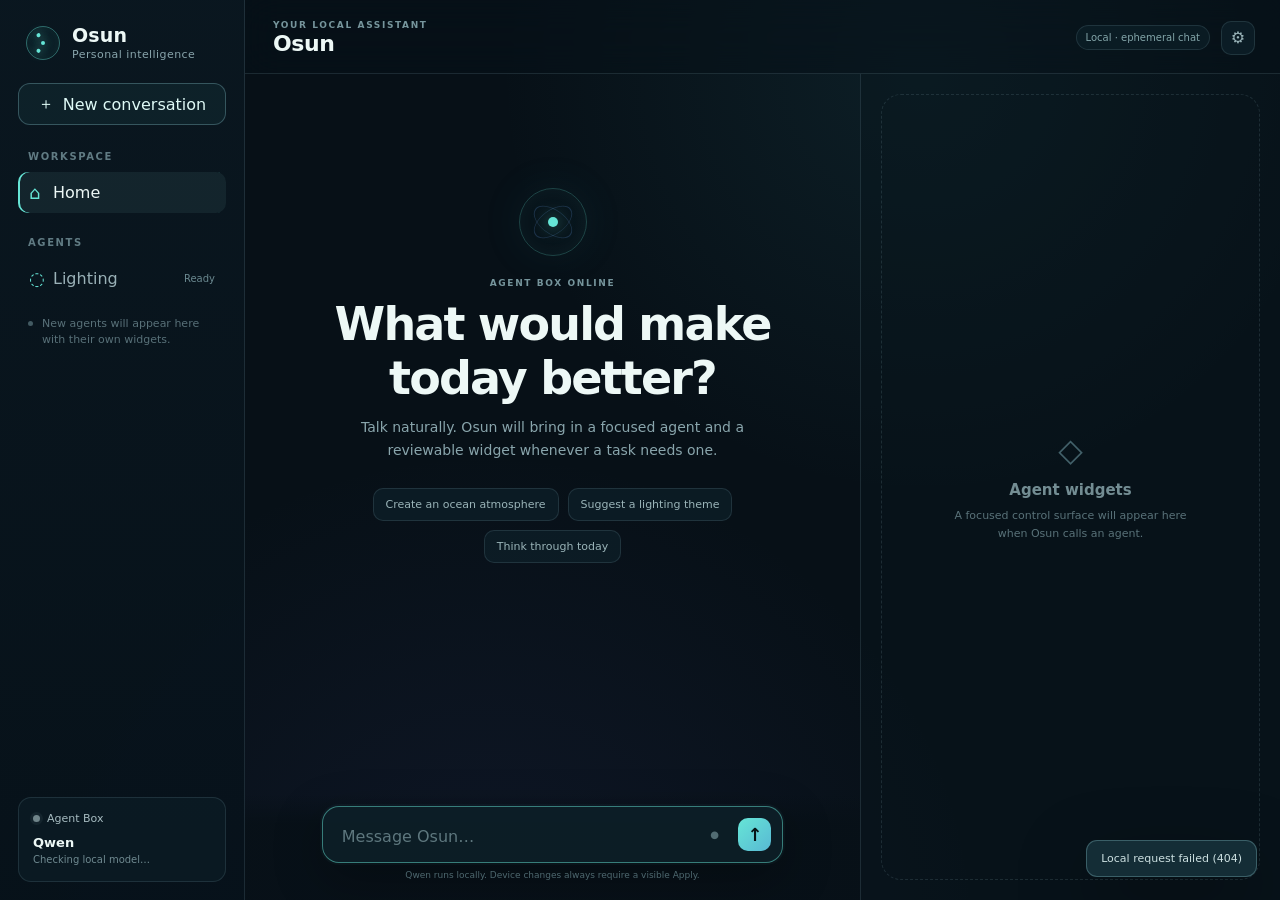
==== src/osun/web/index.html @ 2b75f09d "feat(shell): promote lighting into local Qwen Osun UI" ====
<!doctype html>
<html lang="en">
<head>
  <meta charset="utf-8">
  <meta name="viewport" content="width=device-width, initial-scale=1">
  <title>Osun</title>
  <link rel="stylesheet" href="styles.css">
</head>
<body>
  <div class="app-shell">
    <aside class="sidebar" aria-label="Osun navigation">
      <div class="brand">
        <div class="brand-mark" aria-hidden="true"><span></span><span></span><span></span></div>
        <div><strong>Osun</strong><small>Personal intelligence</small></div>
      </div>

      <button id="newChatButton" class="new-chat" type="button">
        <span aria-hidden="true">＋</span> New conversation
      </button>

      <nav class="agent-nav" aria-label="Agents">
        <p class="nav-label">Workspace</p>
        <button class="nav-item active" type="button"><span class="nav-icon">⌂</span><span>Home</span></button>
        <p class="nav-label agents-label">Agents</p>
        <button id="lightingNav" class="nav-item" type="button">
          <span class="nav-icon">◌</span><span>Lighting</span><span class="nav-state">Ready</span>
        </button>
        <div class="future-agents">
          <span class="future-dot"></span>
          <p>New agents will appear here with their own widgets.</p>
        </div>
      </nav>

      <div class="agent-box-card">
        <div class="status-heading"><span id="agentBoxDot" class="status-dot"></span><span>Agent Box</span></div>
        <strong id="agentBoxModel">Qwen</strong>
        <small id="agentBoxStatus">Checking local model…</small>
      </div>
    </aside>

    <main class="main-shell">
      <header class="topbar">
        <div>
          <p class="eyebrow">Your local assistant</p>
          <h1>Osun</h1>
        </div>
        <div class="top-actions">
          <span id="privacyBadge" class="privacy-badge">Local · ephemeral chat</span>
          <button id="settingsButton" class="icon-button" type="button" aria-label="Open settings" title="Settings">⚙</button>
        </div>
      </header>

      <div id="workspace" class="workspace">
        <section class="conversation" aria-label="Conversation">
          <div id="messages" class="messages" aria-live="polite">
            <div id="welcome" class="welcome">
              <div class="welcome-orbit" aria-hidden="true"><span></span></div>
              <p class="eyebrow">Agent Box online</p>
              <h2>What would make today better?</h2>
              <p>Talk naturally. Osun will bring in a focused agent and a reviewable widget whenever a task needs one.</p>
              <div class="suggestions" aria-label="Suggested prompts">
                <button type="button" data-prompt="I want to feel like I am in the ocean">Create an ocean atmosphere</button>
                <button type="button" data-prompt="Suggest a lighting theme for right now">Suggest a lighting theme</button>
                <button type="button" data-prompt="Help me think through my priorities for today">Think through today</button>
              </div>
            </div>
          </div>

          <div class="composer-wrap">
            <form id="composer" class="composer">
              <textarea id="messageInput" rows="1" maxlength="2000" aria-label="Message Osun" placeholder="Message Osun…"></textarea>
              <div class="composer-actions">
                <button class="voice-button" type="button" disabled title="Voice input is the next interface milestone" aria-label="Voice input planned">●</button>
                <button id="sendButton" class="send-button" type="submit" aria-label="Send message">↑</button>
              </div>
            </form>
            <p id="composerHint" class="composer-hint">Qwen runs locally. Device changes always require a visible Apply.</p>
          </div>
        </section>

        <aside id="widgetDock" class="widget-dock" aria-label="Active agent widget">
          <div id="widgetEmpty" class="widget-empty">
            <div class="empty-icon">◇</div>
            <h2>Agent widgets</h2>
            <p>A focused control surface will appear here when Osun calls an agent.</p>
          </div>
          <div id="activeWidget" class="active-widget" hidden></div>
        </aside>
      </div>
    </main>
  </div>

  <dialog id="settingsDialog" class="settings-dialog">
    <form method="dialog" class="settings-panel">
      <header>
        <div><p class="eyebrow">Local system</p><h2>Connection & safety</h2></div>
        <button class="icon-button" value="cancel" aria-label="Close settings">×</button>
      </header>

      <section class="settings-section">
        <div class="section-title"><span>Agent Box</span><span id="settingsModelBadge" class="mode-pill">Checking</span></div>
        <div class="readonly-grid">
          <label><span>Runtime</span><input id="qwenProvider" readonly></label>
          <label><span>Model</span><input id="qwenModel" readonly></label>
          <label class="wide"><span>Local endpoint</span><input id="qwenEndpoint" readonly></label>
        </div>
        <p id="qwenHelp" class="muted small">Osun only permits a loopback model endpoint.</p>
      </section>

      <section class="settings-section">
        <div class="section-title"><span>Lighting agent</span><span id="lightingModeBadge" class="mode-pill">Simulator</span></div>
        <div class="segmented" role="radiogroup" aria-label="Lighting provider">
          <label><input type="radio" name="lightingMode" value="simulator" checked><span>Simulator</span></label>
          <label><input type="radio" name="lightingMode" value="home_assistant"><span>Home Assistant</span></label>
        </div>
        <label class="field"><span>Home Assistant URL</span><input id="haUrl" type="url" value="http://homeassistant.local:8123"></label>
        <label class="field"><span>Access token · write only</span><input id="haToken" type="password" autocomplete="new-password" placeholder="Leave blank to keep the saved token"></label>
        <div class="inline-actions">
          <button id="discoverButton" class="secondary-button" type="button">Test & discover lights</button>
          <span id="connectionResult" class="muted small">No live connection tested in this session.</span>
        </div>
        <div id="discoveredLights" class="discovered-lights"></div>
        <label class="switch-row"><span><strong>Enable live light execution</strong><small>Still requires an exact proposal and Apply</small></span><input id="liveEnabled" type="checkbox"></label>
        <label class="switch-row"><span><strong>Pause execution</strong><small>Blocks Apply outside the model layer</small></span><input id="globalPause" type="checkbox" checked></label>
      </section>

      <footer class="settings-footer">
        <div>
          <button id="deleteTokenButton" class="danger-link" type="button">Delete light token</button>
          <button id="quitButton" class="danger-link" type="button">Quit Osun</button>
        </div>
        <button id="saveSettingsButton" class="primary-button" type="button">Save settings</button>
      </footer>
    </form>
  </dialog>

  <div id="toast" class="toast" role="status" aria-live="polite"></div>
  <script src="app.js"></script>
</body>
</html>
---- src/osun/web/styles.css ----
:root {
  color-scheme: dark;
  --bg: #071017;
  --sidebar: #09141d;
  --surface: rgba(15, 29, 39, .82);
  --surface-strong: #122632;
  --surface-soft: #0d1c25;
  --line: rgba(159, 197, 210, .14);
  --line-strong: rgba(159, 223, 231, .28);
  --text: #edf8f6;
  --muted: #89a5ac;
  --teal: #66e5d6;
  --teal-strong: #2ac6bb;
  --blue: #73a8ff;
  --violet: #a78bfa;
  --danger: #ff857d;
  --shadow: 0 24px 70px rgba(0, 0, 0, .34);
  font-family: "Segoe UI Variable", "Segoe UI", system-ui, sans-serif;
}

* { box-sizing: border-box; }
[hidden] { display: none !important; }
html, body { width: 100%; min-width: 320px; height: 100%; margin: 0; overflow: hidden; }
body {
  background:
    radial-gradient(circle at 72% 8%, rgba(51, 128, 138, .13), transparent 34%),
    radial-gradient(circle at 38% 105%, rgba(77, 75, 160, .12), transparent 40%),
    var(--bg);
  color: var(--text);
}
button, input, textarea { font: inherit; }
button { color: inherit; }

.app-shell { display: grid; grid-template-columns: 245px minmax(0, 1fr); width: 100%; height: 100%; }
.sidebar {
  display: flex; flex-direction: column; gap: 22px; min-width: 0; padding: 24px 18px 18px;
  background: linear-gradient(180deg, rgba(10, 23, 32, .98), rgba(7, 18, 26, .98));
  border-right: 1px solid var(--line);
}
.brand { display: flex; align-items: center; gap: 12px; padding: 0 8px; }
.brand strong { display: block; font-size: 19px; letter-spacing: .01em; }
.brand small { display: block; margin-top: 2px; color: var(--muted); font-size: 11px; letter-spacing: .04em; }
.brand-mark { position: relative; width: 34px; height: 34px; border: 1px solid rgba(101, 229, 214, .4); border-radius: 50%; box-shadow: inset 0 0 20px rgba(57, 194, 184, .12); }
.brand-mark span { position: absolute; top: 50%; left: 50%; width: 4px; height: 4px; background: var(--teal); border-radius: 50%; transform: translate(-50%, -50%); box-shadow: 0 0 10px var(--teal); }
.brand-mark span:nth-child(2) { transform: translate(-50%, -50%) rotate(120deg) translateX(9px); }
.brand-mark span:nth-child(3) { transform: translate(-50%, -50%) rotate(240deg) translateX(9px); }

.new-chat, .nav-item, .suggestions button { border: 0; cursor: pointer; transition: background .18s ease, border-color .18s ease, transform .18s ease; }
.new-chat { display: flex; gap: 9px; align-items: center; justify-content: center; min-height: 42px; border: 1px solid var(--line-strong); border-radius: 12px; background: rgba(40, 89, 98, .17); color: #dffaf6; }
.new-chat:hover { background: rgba(50, 117, 120, .25); border-color: rgba(102, 229, 214, .45); }
.agent-nav { display: flex; flex: 1; flex-direction: column; gap: 5px; min-height: 0; }
.nav-label { margin: 4px 10px 5px; color: #607b83; font-size: 10px; font-weight: 700; letter-spacing: .16em; text-transform: uppercase; }
.agents-label { margin-top: 19px; }
.nav-item { display: grid; grid-template-columns: 24px minmax(0, 1fr) auto; align-items: center; width: 100%; min-height: 41px; padding: 0 11px; border-radius: 10px; background: transparent; color: #9ab1b7; text-align: left; }
.nav-item:hover, .nav-item.active { background: rgba(89, 145, 151, .12); color: var(--text); }
.nav-item.active { box-shadow: inset 2px 0 var(--teal); }
.nav-icon { color: var(--teal); font-size: 18px; }
.nav-state { color: #6b8990; font-size: 10px; }
.future-agents { display: flex; align-items: flex-start; gap: 9px; margin: 12px 10px; color: #587078; font-size: 11px; line-height: 1.45; }
.future-agents p { margin: 0; }
.future-dot { flex: 0 0 auto; width: 5px; height: 5px; margin-top: 5px; border-radius: 50%; background: #425a62; }
.agent-box-card { padding: 14px; border: 1px solid var(--line); border-radius: 13px; background: rgba(12, 30, 39, .68); }
.status-heading { display: flex; align-items: center; gap: 7px; color: #a7bcc1; font-size: 11px; }
.status-dot { width: 7px; height: 7px; border-radius: 50%; background: #70858a; box-shadow: 0 0 0 3px rgba(112, 133, 138, .1); }
.status-dot.online { background: var(--teal); box-shadow: 0 0 10px rgba(102, 229, 214, .5); }
.agent-box-card strong, .agent-box-card small { display: block; }
.agent-box-card strong { margin-top: 10px; font-size: 13px; }
.agent-box-card small { margin-top: 3px; color: #6f8990; font-size: 10px; line-height: 1.4; }

.main-shell { display: grid; grid-template-rows: 74px minmax(0, 1fr); min-width: 0; min-height: 0; }
.topbar { display: flex; align-items: center; justify-content: space-between; padding: 14px 25px 12px 28px; border-bottom: 1px solid var(--line); background: rgba(7, 17, 24, .54); backdrop-filter: blur(18px); }
.topbar h1 { margin: 1px 0 0; font-size: 22px; font-weight: 620; letter-spacing: -.02em; }
.eyebrow { margin: 0; color: #76959c; font-size: 9px; font-weight: 750; letter-spacing: .18em; text-transform: uppercase; }
.top-actions { display: flex; align-items: center; gap: 11px; }
.privacy-badge, .mode-pill { padding: 6px 9px; border: 1px solid var(--line); border-radius: 999px; color: #83a5a9; background: rgba(18, 42, 50, .42); font-size: 10px; }
.icon-button { display: grid; place-items: center; width: 34px; height: 34px; border: 1px solid var(--line); border-radius: 10px; background: rgba(17, 39, 48, .58); color: #9bb5ba; cursor: pointer; }
.icon-button:hover { border-color: var(--line-strong); color: var(--text); }

.workspace { display: grid; grid-template-columns: minmax(440px, 1fr) minmax(340px, 420px); min-width: 0; min-height: 0; }
.conversation { display: grid; grid-template-rows: minmax(0, 1fr) auto; min-width: 0; min-height: 0; }
.messages { overflow-y: auto; padding: 30px max(28px, 6vw) 12px; scrollbar-color: #29434b transparent; }
.welcome { display: flex; flex-direction: column; align-items: center; max-width: 650px; margin: min(10vh, 84px) auto 0; text-align: center; }
.welcome-orbit { position: relative; width: 68px; height: 68px; margin-bottom: 22px; border: 1px solid rgba(102, 229, 214, .24); border-radius: 50%; box-shadow: inset 0 0 30px rgba(73, 190, 185, .08), 0 0 46px rgba(56, 172, 176, .08); }
.welcome-orbit::before, .welcome-orbit::after { content: ""; position: absolute; inset: 11px; border: 1px solid rgba(115, 168, 255, .2); border-radius: 50%; transform: rotate(36deg) scaleY(.55); }
.welcome-orbit::after { transform: rotate(-36deg) scaleY(.55); }
.welcome-orbit span { position: absolute; inset: 28px; border-radius: 50%; background: var(--teal); box-shadow: 0 0 17px rgba(102, 229, 214, .8); }
.welcome h2 { max-width: 620px; margin: 9px 0 11px; font-size: clamp(28px, 3.6vw, 46px); font-weight: 560; letter-spacing: -.04em; }
.welcome > p:not(.eyebrow) { max-width: 540px; margin: 0; color: var(--muted); font-size: 14px; line-height: 1.65; }
.suggestions { display: flex; flex-wrap: wrap; justify-content: center; gap: 9px; margin-top: 26px; }
.suggestions button { padding: 9px 12px; border: 1px solid var(--line); border-radius: 10px; background: rgba(15, 34, 43, .66); color: #9ab4b8; font-size: 11px; }
.suggestions button:hover { transform: translateY(-1px); border-color: var(--line-strong); color: var(--text); }
.message { display: grid; grid-template-columns: 31px minmax(0, 1fr); gap: 11px; max-width: 760px; margin: 0 auto 23px; }
.message-avatar { display: grid; place-items: center; width: 29px; height: 29px; border: 1px solid var(--line); border-radius: 9px; color: var(--teal); background: rgba(23, 52, 61, .6); font-size: 11px; font-weight: 700; }
.message.user .message-avatar { color: #aeb9d9; background: rgba(57, 56, 94, .42); }
.message-meta { display: flex; align-items: center; gap: 8px; min-height: 28px; }
.message-meta strong { font-size: 12px; }
.message-meta span { color: #58757c; font-size: 10px; }
.message-copy { margin-top: 2px; color: #c8dcde; font-size: 14px; line-height: 1.65; white-space: pre-wrap; overflow-wrap: anywhere; }
.typing-dots { display: flex; gap: 4px; padding-top: 8px; }
.typing-dots span { width: 5px; height: 5px; border-radius: 50%; background: var(--teal); animation: pulse 1.2s infinite ease-in-out; }
.typing-dots span:nth-child(2) { animation-delay: .15s; }
.typing-dots span:nth-child(3) { animation-delay: .3s; }
@keyframes pulse { 0%, 70%, 100% { opacity: .25; transform: translateY(0); } 35% { opacity: 1; transform: translateY(-3px); } }

.composer-wrap { padding: 12px max(28px, 6vw) 20px; background: linear-gradient(180deg, transparent, rgba(7, 16, 23, .9) 28%); }
.composer { display: flex; align-items: flex-end; gap: 12px; max-width: 760px; margin: 0 auto; padding: 11px 11px 11px 17px; border: 1px solid var(--line-strong); border-radius: 17px; background: rgba(14, 31, 40, .92); box-shadow: 0 15px 46px rgba(0, 0, 0, .22); }
.composer:focus-within { border-color: rgba(102, 229, 214, .48); box-shadow: 0 15px 50px rgba(0, 0, 0, .3), 0 0 0 2px rgba(102, 229, 214, .04); }
.composer textarea { flex: 1; max-height: 130px; resize: none; border: 0; outline: 0; background: transparent; color: var(--text); line-height: 1.5; }
.composer textarea::placeholder { color: #5e777e; }
.composer-actions { display: flex; align-items: center; gap: 7px; }
.voice-button, .send-button { display: grid; place-items: center; width: 33px; height: 33px; border: 0; border-radius: 10px; }
.voice-button { background: transparent; color: #526c73; font-size: 10px; }
.send-button { background: linear-gradient(135deg, var(--teal), #58b9d4); color: #061417; font-size: 18px; font-weight: 800; cursor: pointer; }
.send-button:disabled { opacity: .38; cursor: wait; }
.composer-hint { max-width: 760px; margin: 7px auto 0; color: #4e686f; font-size: 9px; text-align: center; }

.widget-dock { min-width: 0; min-height: 0; padding: 20px; overflow-y: auto; border-left: 1px solid var(--line); background: rgba(8, 21, 28, .44); }
.widget-empty { display: flex; flex-direction: column; justify-content: center; min-height: 100%; padding: 34px; border: 1px dashed rgba(142, 180, 190, .16); border-radius: 20px; color: #597279; text-align: center; }
.empty-icon { margin-bottom: 12px; color: #426069; font-size: 32px; }
.widget-empty h2 { margin: 0 0 8px; color: #738d93; font-size: 15px; }
.widget-empty p { max-width: 250px; margin: 0 auto; font-size: 11px; line-height: 1.6; }
.widget-card { overflow: hidden; border: 1px solid var(--line-strong); border-radius: 20px; background: linear-gradient(160deg, rgba(18, 42, 51, .94), rgba(10, 25, 34, .96)); box-shadow: var(--shadow); animation: widget-in .3s ease-out; }
@keyframes widget-in { from { opacity: 0; transform: translateX(14px) scale(.985); } }
.widget-hero { position: relative; padding: 19px 19px 17px; border-bottom: 1px solid var(--line); background: radial-gradient(circle at 90% 0, rgba(57, 140, 169, .18), transparent 42%); }
.widget-title-row, .section-title, .proposal-heading, .light-row, .widget-actions { display: flex; align-items: center; justify-content: space-between; gap: 10px; }
.widget-agent { display: flex; align-items: center; gap: 10px; }
.widget-glyph { display: grid; place-items: center; width: 35px; height: 35px; border: 1px solid rgba(102, 229, 214, .28); border-radius: 11px; color: var(--teal); background: rgba(47, 115, 120, .16); }
.widget-agent h2 { margin: 0; font-size: 16px; }
.widget-agent p { margin: 2px 0 0; color: var(--muted); font-size: 9px; }
.widget-close { border: 0; background: transparent; color: #6f8a90; cursor: pointer; font-size: 20px; }
.widget-mode { display: flex; gap: 7px; margin-top: 16px; }
.widget-mode span { padding: 5px 7px; border-radius: 7px; background: rgba(7, 18, 24, .52); color: #78959b; font-size: 9px; text-transform: uppercase; letter-spacing: .06em; }
.widget-mode .live { color: var(--teal); }
.widget-body { padding: 17px 19px 19px; }
.widget-section + .widget-section { margin-top: 19px; padding-top: 17px; border-top: 1px solid var(--line); }
.section-kicker { margin: 0 0 10px; color: #67848a; font-size: 9px; font-weight: 700; letter-spacing: .14em; text-transform: uppercase; }
.light-list { display: grid; gap: 7px; }
.light-row { min-height: 36px; padding: 7px 9px; border: 1px solid rgba(148, 185, 193, .1); border-radius: 9px; background: rgba(8, 21, 28, .48); }
.light-identity { display: flex; align-items: center; gap: 8px; min-width: 0; }
.light-identity input { accent-color: var(--teal); }
.light-dot { flex: 0 0 auto; width: 11px; height: 11px; border: 1px solid rgba(255, 255, 255, .12); border-radius: 50%; background: #31454a; }
.light-dot.on { box-shadow: 0 0 9px currentColor; }
.light-name { overflow: hidden; color: #b6cccf; font-size: 11px; text-overflow: ellipsis; white-space: nowrap; }
.light-state { color: #58747a; font-size: 9px; text-transform: uppercase; }
.proposal-card { padding: 13px; border: 1px solid rgba(102, 229, 214, .18); border-radius: 13px; background: rgba(10, 24, 31, .68); }
.proposal-heading h3 { margin: 0; font-size: 13px; }
.proposal-heading span { color: var(--teal); font-size: 9px; }
.proposal-summary { margin: 7px 0 11px; color: #829fa5; font-size: 10px; line-height: 1.5; }
.palette { display: flex; gap: 5px; margin-bottom: 11px; }
.palette span { flex: 1; height: 7px; border-radius: 999px; }
.change-list { display: grid; gap: 6px; }
.change { display: grid; grid-template-columns: minmax(95px, .75fr) minmax(120px, 1.25fr); gap: 10px; padding-top: 6px; border-top: 1px solid rgba(150, 190, 197, .08); font-size: 9px; line-height: 1.4; }
.change strong { overflow-wrap: anywhere; color: #91adb2; font-weight: 600; }
.change span { overflow-wrap: anywhere; color: #607e84; }
.widget-actions { margin-top: 13px; }
.primary-button, .secondary-button, .danger-button { min-height: 36px; padding: 0 13px; border-radius: 10px; cursor: pointer; }
.primary-button { border: 0; background: linear-gradient(135deg, var(--teal), #59bad3); color: #071518; font-weight: 700; }
.secondary-button { border: 1px solid var(--line-strong); background: rgba(21, 46, 55, .6); color: #adc3c7; }
.danger-button { border: 1px solid rgba(255, 133, 125, .28); background: rgba(102, 39, 39, .17); color: #d98a85; }
.widget-warning { margin: 10px 0 0; color: #d6ad79; font-size: 9px; line-height: 1.45; }
.widget-result { margin-top: 10px; padding: 9px 10px; border-radius: 9px; background: rgba(27, 81, 74, .16); color: #8fc7bc; font-size: 10px; line-height: 1.5; }

.settings-dialog { width: min(680px, calc(100vw - 34px)); max-height: calc(100vh - 34px); padding: 0; border: 1px solid var(--line-strong); border-radius: 20px; background: #0b1b24; color: var(--text); box-shadow: var(--shadow); }
.settings-dialog::backdrop { background: rgba(2, 8, 12, .74); backdrop-filter: blur(7px); }
.settings-panel { display: block; max-height: calc(100vh - 36px); overflow-y: auto; }
.settings-panel > header { position: sticky; top: 0; z-index: 2; display: flex; align-items: center; justify-content: space-between; padding: 18px 21px; border-bottom: 1px solid var(--line); background: rgba(11, 27, 36, .96); }
.settings-panel h2 { margin: 3px 0 0; font-size: 18px; }
.settings-section { padding: 20px 21px; border-bottom: 1px solid var(--line); }
.section-title { margin-bottom: 14px; font-size: 12px; font-weight: 700; }
.readonly-grid { display: grid; grid-template-columns: 1fr 1fr; gap: 10px; }
.readonly-grid .wide { grid-column: 1 / -1; }
.readonly-grid label, .field { display: grid; gap: 6px; color: #759198; font-size: 10px; }
input[type="text"], input[type="url"], input[type="password"], .readonly-grid input { width: 100%; height: 38px; padding: 0 11px; border: 1px solid var(--line); border-radius: 9px; outline: 0; background: rgba(6, 18, 24, .65); color: #bfd1d4; }
input:focus { border-color: rgba(102, 229, 214, .42); }
input[readonly] { color: #779198; }
.muted { color: var(--muted); }
.small { font-size: 10px; line-height: 1.45; }
.segmented { display: grid; grid-template-columns: 1fr 1fr; gap: 5px; margin-bottom: 13px; padding: 4px; border: 1px solid var(--line); border-radius: 11px; background: rgba(5, 16, 22, .6); }
.segmented input { position: absolute; opacity: 0; pointer-events: none; }
.segmented span { display: grid; place-items: center; height: 31px; border-radius: 8px; color: #6c898f; cursor: pointer; font-size: 10px; }
.segmented input:checked + span { background: rgba(54, 112, 118, .28); color: #c9e8e5; }
.field { margin-top: 10px; }
.inline-actions { display: flex; align-items: center; gap: 12px; margin-top: 13px; }
.discovered-lights { display: grid; grid-template-columns: 1fr 1fr; gap: 7px; margin-top: 12px; }
.discovered-lights label { display: flex; align-items: center; gap: 7px; min-width: 0; padding: 8px; border: 1px solid var(--line); border-radius: 8px; color: #91a9ae; font-size: 10px; }
.discovered-lights input { accent-color: var(--teal); }
.switch-row { display: flex; align-items: center; justify-content: space-between; gap: 18px; margin-top: 13px; padding: 10px 0 0; border-top: 1px solid rgba(159, 197, 210, .08); }
.switch-row strong, .switch-row small { display: block; }
.switch-row strong { color: #adc2c6; font-size: 11px; }
.switch-row small { margin-top: 2px; color: #617e85; font-size: 9px; }
.switch-row input { width: 34px; height: 18px; accent-color: var(--teal); }
.settings-footer { position: sticky; bottom: 0; display: flex; align-items: center; justify-content: space-between; gap: 15px; padding: 15px 21px; background: rgba(11, 27, 36, .97); }
.settings-footer > div { display: flex; gap: 13px; }
.danger-link { padding: 0; border: 0; background: none; color: #aa7472; cursor: pointer; font-size: 9px; }
.toast { position: fixed; right: 23px; bottom: 23px; z-index: 10; max-width: 360px; padding: 11px 14px; border: 1px solid var(--line-strong); border-radius: 11px; background: #142d36; color: #cce0e1; box-shadow: var(--shadow); font-size: 11px; opacity: 0; transform: translateY(8px); pointer-events: none; transition: .2s ease; }
.toast.show { opacity: 1; transform: translateY(0); }

@media (max-width: 1060px) {
  .app-shell { grid-template-columns: 78px minmax(0, 1fr); }
  .sidebar { padding: 22px 12px 15px; }
  .brand > div:last-child, .new-chat:not(:focus) { font-size: 0; }
  .brand { justify-content: center; padding: 0; }
  .new-chat { width: 44px; margin: 0 auto; }
  .new-chat span { font-size: 19px; }
  .nav-item { grid-template-columns: 1fr; justify-items: center; padding: 0; font-size: 0; }
  .nav-icon { font-size: 18px; }
  .nav-state, .nav-label, .future-agents, .agent-box-card strong, .agent-box-card small, .status-heading span:last-child { display: none; }
  .agent-box-card { display: grid; place-items: center; padding: 13px 0; }
  .workspace { grid-template-columns: minmax(390px, 1fr) minmax(310px, 370px); }
}

@media (max-width: 790px) {
  html, body { overflow: auto; }
  .app-shell { min-height: 100%; grid-template-columns: 1fr; }
  .sidebar { display: none; }
  .main-shell { min-height: 100vh; grid-template-rows: 66px auto; }
  .workspace { display: flex; flex-direction: column; }
  .conversation { min-height: calc(100vh - 66px); }
  .widget-dock { min-height: 360px; border-top: 1px solid var(--line); border-left: 0; }
  .messages { min-height: 440px; padding-inline: 20px; }
  .composer-wrap { padding-inline: 17px; }
  .privacy-badge { display: none; }
  .topbar { padding-inline: 19px; }
  .readonly-grid, .discovered-lights { grid-template-columns: 1fr; }
  .readonly-grid .wide { grid-column: auto; }
}
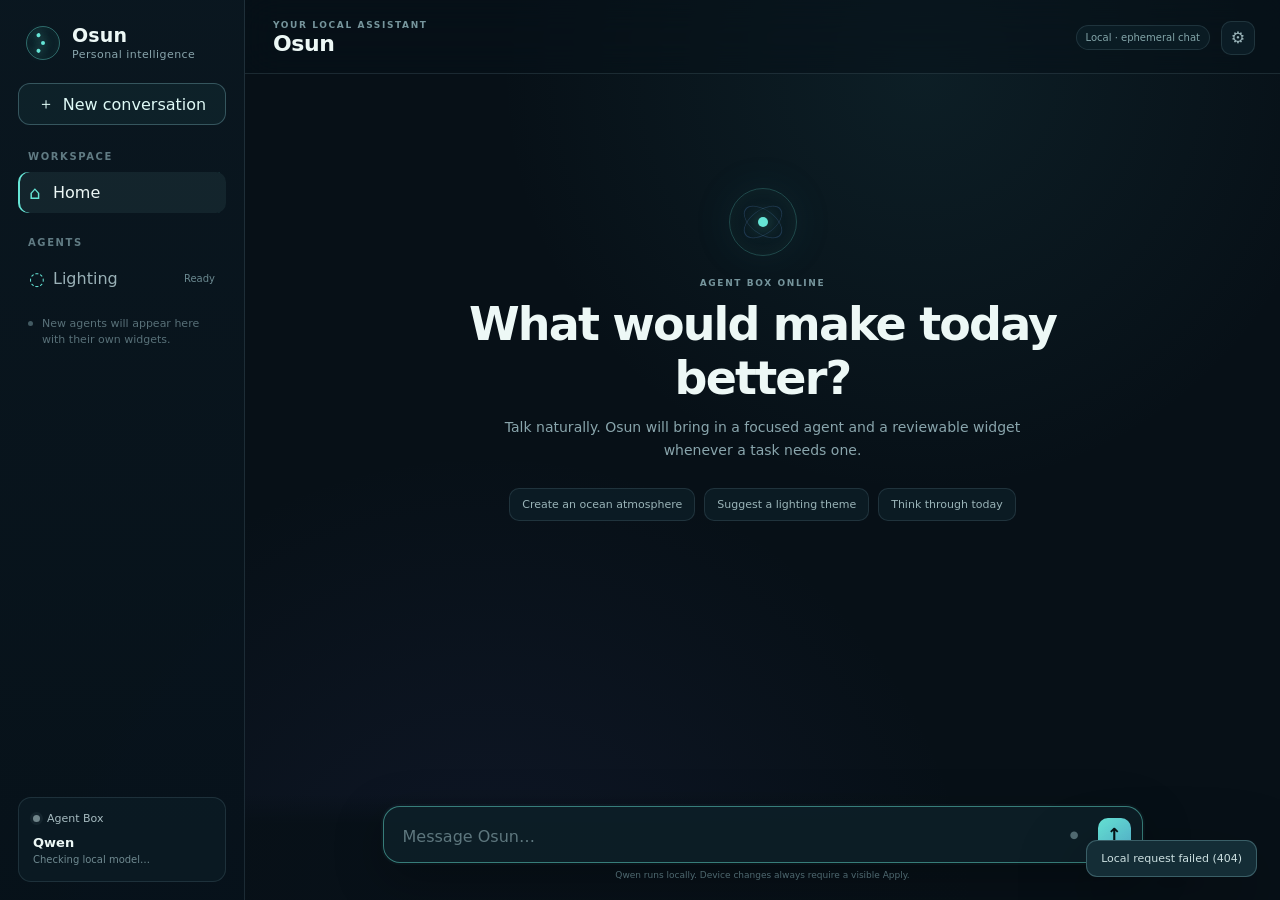
==== commit 6b1d8d89: "feat(ui): add call-driven widget lifecycle" ====
--- a/src/osun/web/index.html
+++ b/src/osun/web/index.html
@@ -78,12 +78,7 @@
           </div>
         </section>
 
-        <aside id="widgetDock" class="widget-dock" aria-label="Active agent widget">
-          <div id="widgetEmpty" class="widget-empty">
-            <div class="empty-icon">◇</div>
-            <h2>Agent widgets</h2>
-            <p>A focused control surface will appear here when Osun calls an agent.</p>
-          </div>
+        <aside id="widgetDock" class="widget-dock" aria-label="Active agent widget" hidden>
           <div id="activeWidget" class="active-widget" hidden></div>
         </aside>
       </div>
@@ -120,7 +115,8 @@
           <span id="connectionResult" class="muted small">No live connection tested in this session.</span>
         </div>
         <div id="discoveredLights" class="discovered-lights"></div>
-        <label class="switch-row"><span><strong>Enable live light execution</strong><small>Still requires an exact proposal and Apply</small></span><input id="liveEnabled" type="checkbox"></label>
+        <label class="switch-row"><span><strong>Enable live light execution</strong><small>Allows exact proposals to reach allowlisted Home Assistant lights</small></span><input id="liveEnabled" type="checkbox"></label>
+        <label class="switch-row authority-switch"><span><strong>Autonomous execution</strong><small>Runs new Lighting proposals immediately without Apply; Pause always overrides</small></span><input id="autonomousExecution" type="checkbox"></label>
         <label class="switch-row"><span><strong>Pause execution</strong><small>Blocks Apply outside the model layer</small></span><input id="globalPause" type="checkbox" checked></label>
       </section>
 
--- a/src/osun/web/styles.css
+++ b/src/osun/web/styles.css
@@ -76,7 +76,9 @@
 .icon-button { display: grid; place-items: center; width: 34px; height: 34px; border: 1px solid var(--line); border-radius: 10px; background: rgba(17, 39, 48, .58); color: #9bb5ba; cursor: pointer; }
 .icon-button:hover { border-color: var(--line-strong); color: var(--text); }
 
-.workspace { display: grid; grid-template-columns: minmax(440px, 1fr) minmax(340px, 420px); min-width: 0; min-height: 0; }
+.workspace { display: grid; grid-template-columns: minmax(0, 1fr); min-width: 0; min-height: 0; transition: grid-template-columns .28s ease; }
+.workspace.has-widget { grid-template-columns: minmax(440px, 1fr) minmax(260px, 300px); }
+.workspace.has-widget.widget-expanded { grid-template-columns: minmax(440px, 1fr) minmax(340px, 420px); }
 .conversation { display: grid; grid-template-rows: minmax(0, 1fr) auto; min-width: 0; min-height: 0; }
 .messages { overflow-y: auto; padding: 30px max(28px, 6vw) 12px; scrollbar-color: #29434b transparent; }
 .welcome { display: flex; flex-direction: column; align-items: center; max-width: 650px; margin: min(10vh, 84px) auto 0; text-align: center; }
@@ -115,22 +117,38 @@
 .composer-hint { max-width: 760px; margin: 7px auto 0; color: #4e686f; font-size: 9px; text-align: center; }
 
 .widget-dock { min-width: 0; min-height: 0; padding: 20px; overflow-y: auto; border-left: 1px solid var(--line); background: rgba(8, 21, 28, .44); }
-.widget-empty { display: flex; flex-direction: column; justify-content: center; min-height: 100%; padding: 34px; border: 1px dashed rgba(142, 180, 190, .16); border-radius: 20px; color: #597279; text-align: center; }
-.empty-icon { margin-bottom: 12px; color: #426069; font-size: 32px; }
-.widget-empty h2 { margin: 0 0 8px; color: #738d93; font-size: 15px; }
-.widget-empty p { max-width: 250px; margin: 0 auto; font-size: 11px; line-height: 1.6; }
-.widget-card { overflow: hidden; border: 1px solid var(--line-strong); border-radius: 20px; background: linear-gradient(160deg, rgba(18, 42, 51, .94), rgba(10, 25, 34, .96)); box-shadow: var(--shadow); animation: widget-in .3s ease-out; }
+.active-widget { width: 100%; }
+.widget-card { position: relative; overflow: hidden; border: 1px solid var(--line-strong); border-radius: 20px; background: linear-gradient(160deg, rgba(18, 42, 51, .94), rgba(10, 25, 34, .96)); box-shadow: var(--shadow); animation: widget-in .3s ease-out; }
+.widget-card.running { border-color: rgba(102, 229, 214, .55); box-shadow: 0 20px 65px rgba(0, 0, 0, .38), 0 0 28px rgba(102, 229, 214, .1); }
+.widget-card.running::after { content: ""; position: absolute; top: 0; left: -45%; width: 38%; height: 2px; background: linear-gradient(90deg, transparent, var(--teal), transparent); animation: widget-run-sweep 1.15s linear infinite; }
 @keyframes widget-in { from { opacity: 0; transform: translateX(14px) scale(.985); } }
+@keyframes widget-run-sweep { to { left: 108%; } }
 .widget-hero { position: relative; padding: 19px 19px 17px; border-bottom: 1px solid var(--line); background: radial-gradient(circle at 90% 0, rgba(57, 140, 169, .18), transparent 42%); }
 .widget-title-row, .section-title, .proposal-heading, .light-row, .widget-actions { display: flex; align-items: center; justify-content: space-between; gap: 10px; }
+.widget-title-row { display: grid; grid-template-columns: minmax(0, 1fr) auto; }
+.widget-toggle { display: block; min-width: 0; padding: 0; border: 0; outline: 0; background: transparent; cursor: pointer; text-align: left; }
+.widget-toggle:focus-visible { border-radius: 12px; box-shadow: 0 0 0 2px rgba(102, 229, 214, .42); }
 .widget-agent { display: flex; align-items: center; gap: 10px; }
-.widget-glyph { display: grid; place-items: center; width: 35px; height: 35px; border: 1px solid rgba(102, 229, 214, .28); border-radius: 11px; color: var(--teal); background: rgba(47, 115, 120, .16); }
-.widget-agent h2 { margin: 0; font-size: 16px; }
-.widget-agent p { margin: 2px 0 0; color: var(--muted); font-size: 9px; }
+.widget-glyph { position: relative; display: grid; flex: 0 0 auto; place-items: center; width: 35px; height: 35px; border: 1px solid rgba(102, 229, 214, .28); border-radius: 11px; color: var(--teal); background: rgba(47, 115, 120, .16); }
+.widget-orbit { position: absolute; inset: -3px; border: 2px solid transparent; border-top-color: var(--teal); border-right-color: rgba(115, 168, 255, .6); border-radius: 13px; opacity: 0; }
+.running .widget-orbit { opacity: 1; animation: widget-orbit 1s linear infinite; }
+.running .widget-glyph-mark { animation: widget-running-pulse 1s ease-in-out infinite; }
+@keyframes widget-orbit { to { transform: rotate(360deg); } }
+@keyframes widget-running-pulse { 50% { opacity: .5; transform: scale(.82); } }
+.widget-agent-copy { display: grid; gap: 3px; min-width: 0; }
+.widget-title { font-size: 16px; font-weight: 650; }
+.widget-subtitle { overflow: hidden; color: var(--muted); font-size: 9px; line-height: 1.35; text-overflow: ellipsis; white-space: nowrap; }
+.widget-expand-icon { position: absolute; right: 36px; top: 50%; display: grid; place-items: center; width: 22px; height: 22px; border: 1px solid rgba(159, 223, 231, .16); border-radius: 7px; color: #78969c; font-size: 15px; transform: translateY(-50%); }
 .widget-close { border: 0; background: transparent; color: #6f8a90; cursor: pointer; font-size: 20px; }
-.widget-mode { display: flex; gap: 7px; margin-top: 16px; }
+.widget-card.compact .widget-hero { padding: 13px 12px; border-bottom: 0; }
+.widget-card.compact .widget-title-row { padding-right: 2px; }
+.widget-card.compact .widget-title { font-size: 13px; }
+.widget-card.compact .widget-subtitle { max-width: 160px; }
+.widget-card.compact .widget-close { font-size: 17px; }
+.widget-mode { display: flex; flex-wrap: wrap; gap: 7px; margin-top: 16px; }
 .widget-mode span { padding: 5px 7px; border-radius: 7px; background: rgba(7, 18, 24, .52); color: #78959b; font-size: 9px; text-transform: uppercase; letter-spacing: .06em; }
 .widget-mode .live { color: var(--teal); }
+.widget-mode .autonomous { color: #ffd49a; background: rgba(104, 69, 28, .23); }
 .widget-body { padding: 17px 19px 19px; }
 .widget-section + .widget-section { margin-top: 19px; padding-top: 17px; border-top: 1px solid var(--line); }
 .section-kicker { margin: 0 0 10px; color: #67848a; font-size: 9px; font-weight: 700; letter-spacing: .14em; text-transform: uppercase; }
@@ -138,9 +156,12 @@
 .light-row { min-height: 36px; padding: 7px 9px; border: 1px solid rgba(148, 185, 193, .1); border-radius: 9px; background: rgba(8, 21, 28, .48); }
 .light-identity { display: flex; align-items: center; gap: 8px; min-width: 0; }
 .light-identity input { accent-color: var(--teal); }
+.light-label { display: grid; gap: 2px; min-width: 0; }
 .light-dot { flex: 0 0 auto; width: 11px; height: 11px; border: 1px solid rgba(255, 255, 255, .12); border-radius: 50%; background: #31454a; }
 .light-dot.on { box-shadow: 0 0 9px currentColor; }
 .light-name { overflow: hidden; color: #b6cccf; font-size: 11px; text-overflow: ellipsis; white-space: nowrap; }
+.zone-members { overflow-wrap: anywhere; color: #607d83; font-size: 8px; line-height: 1.35; }
+.zone-row { align-items: start; }
 .light-state { color: #58747a; font-size: 9px; text-transform: uppercase; }
 .proposal-card { padding: 13px; border: 1px solid rgba(102, 229, 214, .18); border-radius: 13px; background: rgba(10, 24, 31, .68); }
 .proposal-heading h3 { margin: 0; font-size: 13px; }
@@ -153,12 +174,17 @@
 .change strong { overflow-wrap: anywhere; color: #91adb2; font-weight: 600; }
 .change span { overflow-wrap: anywhere; color: #607e84; }
 .widget-actions { margin-top: 13px; }
+.execution-gate { margin: 11px 0 0; padding: 9px 10px; border: 1px solid rgba(255, 190, 103, .18); border-radius: 9px; background: rgba(104, 69, 28, .14); color: #d8b47c; font-size: 9px; line-height: 1.5; }
+.widget-gate { margin: 0 0 15px; }
 .primary-button, .secondary-button, .danger-button { min-height: 36px; padding: 0 13px; border-radius: 10px; cursor: pointer; }
 .primary-button { border: 0; background: linear-gradient(135deg, var(--teal), #59bad3); color: #071518; font-weight: 700; }
+.primary-button:disabled { opacity: .45; cursor: not-allowed; }
 .secondary-button { border: 1px solid var(--line-strong); background: rgba(21, 46, 55, .6); color: #adc3c7; }
 .danger-button { border: 1px solid rgba(255, 133, 125, .28); background: rgba(102, 39, 39, .17); color: #d98a85; }
+.secondary-button:disabled, .danger-button:disabled { opacity: .45; cursor: wait; }
 .widget-warning { margin: 10px 0 0; color: #d6ad79; font-size: 9px; line-height: 1.45; }
 .widget-result { margin-top: 10px; padding: 9px 10px; border-radius: 9px; background: rgba(27, 81, 74, .16); color: #8fc7bc; font-size: 10px; line-height: 1.5; }
+.autonomous-result { margin-top: 12px; padding: 9px 10px; border: 1px solid rgba(255, 190, 103, .16); border-radius: 9px; background: rgba(104, 69, 28, .14); color: #d8b47c; font-size: 9px; line-height: 1.5; }
 
 .settings-dialog { width: min(680px, calc(100vw - 34px)); max-height: calc(100vh - 34px); padding: 0; border: 1px solid var(--line-strong); border-radius: 20px; background: #0b1b24; color: var(--text); box-shadow: var(--shadow); }
 .settings-dialog::backdrop { background: rgba(2, 8, 12, .74); backdrop-filter: blur(7px); }
@@ -184,11 +210,18 @@
 .discovered-lights { display: grid; grid-template-columns: 1fr 1fr; gap: 7px; margin-top: 12px; }
 .discovered-lights label { display: flex; align-items: center; gap: 7px; min-width: 0; padding: 8px; border: 1px solid var(--line); border-radius: 8px; color: #91a9ae; font-size: 10px; }
 .discovered-lights input { accent-color: var(--teal); }
+.discovered-lights label > span { display: grid; gap: 2px; min-width: 0; }
+.discovered-lights label strong { overflow-wrap: anywhere; font-weight: 500; }
+.discovered-lights label small { overflow-wrap: anywhere; color: #607d83; font-size: 8px; line-height: 1.35; }
+.discovery-group { min-width: 0; }
+.discovery-group + .discovery-group { padding-left: 7px; border-left: 1px solid var(--line); }
 .switch-row { display: flex; align-items: center; justify-content: space-between; gap: 18px; margin-top: 13px; padding: 10px 0 0; border-top: 1px solid rgba(159, 197, 210, .08); }
 .switch-row strong, .switch-row small { display: block; }
 .switch-row strong { color: #adc2c6; font-size: 11px; }
 .switch-row small { margin-top: 2px; color: #617e85; font-size: 9px; }
 .switch-row input { width: 34px; height: 18px; accent-color: var(--teal); }
+.authority-switch { margin-top: 15px; padding: 11px; border: 1px solid rgba(255, 190, 103, .16); border-radius: 10px; background: rgba(104, 69, 28, .1); }
+.authority-switch strong { color: #e1bd88; }
 .settings-footer { position: sticky; bottom: 0; display: flex; align-items: center; justify-content: space-between; gap: 15px; padding: 15px 21px; background: rgba(11, 27, 36, .97); }
 .settings-footer > div { display: flex; gap: 13px; }
 .danger-link { padding: 0; border: 0; background: none; color: #aa7472; cursor: pointer; font-size: 9px; }
@@ -206,7 +239,8 @@
   .nav-icon { font-size: 18px; }
   .nav-state, .nav-label, .future-agents, .agent-box-card strong, .agent-box-card small, .status-heading span:last-child { display: none; }
   .agent-box-card { display: grid; place-items: center; padding: 13px 0; }
-  .workspace { grid-template-columns: minmax(390px, 1fr) minmax(310px, 370px); }
+  .workspace.has-widget { grid-template-columns: minmax(390px, 1fr) 270px; }
+  .workspace.has-widget.widget-expanded { grid-template-columns: minmax(390px, 1fr) minmax(310px, 370px); }
 }
 
 @media (max-width: 790px) {
@@ -216,7 +250,8 @@
   .main-shell { min-height: 100vh; grid-template-rows: 66px auto; }
   .workspace { display: flex; flex-direction: column; }
   .conversation { min-height: calc(100vh - 66px); }
-  .widget-dock { min-height: 360px; border-top: 1px solid var(--line); border-left: 0; }
+  .widget-dock { min-height: auto; border-top: 1px solid var(--line); border-left: 0; }
+  .workspace.widget-expanded .widget-dock { min-height: 360px; }
   .messages { min-height: 440px; padding-inline: 20px; }
   .composer-wrap { padding-inline: 17px; }
   .privacy-badge { display: none; }
@@ -224,3 +259,8 @@
   .readonly-grid, .discovered-lights { grid-template-columns: 1fr; }
   .readonly-grid .wide { grid-column: auto; }
 }
+
+@media (prefers-reduced-motion: reduce) {
+  .workspace, .widget-card { transition: none; animation: none; }
+  .widget-card.running::after, .running .widget-orbit, .running .widget-glyph-mark { animation: none; }
+}
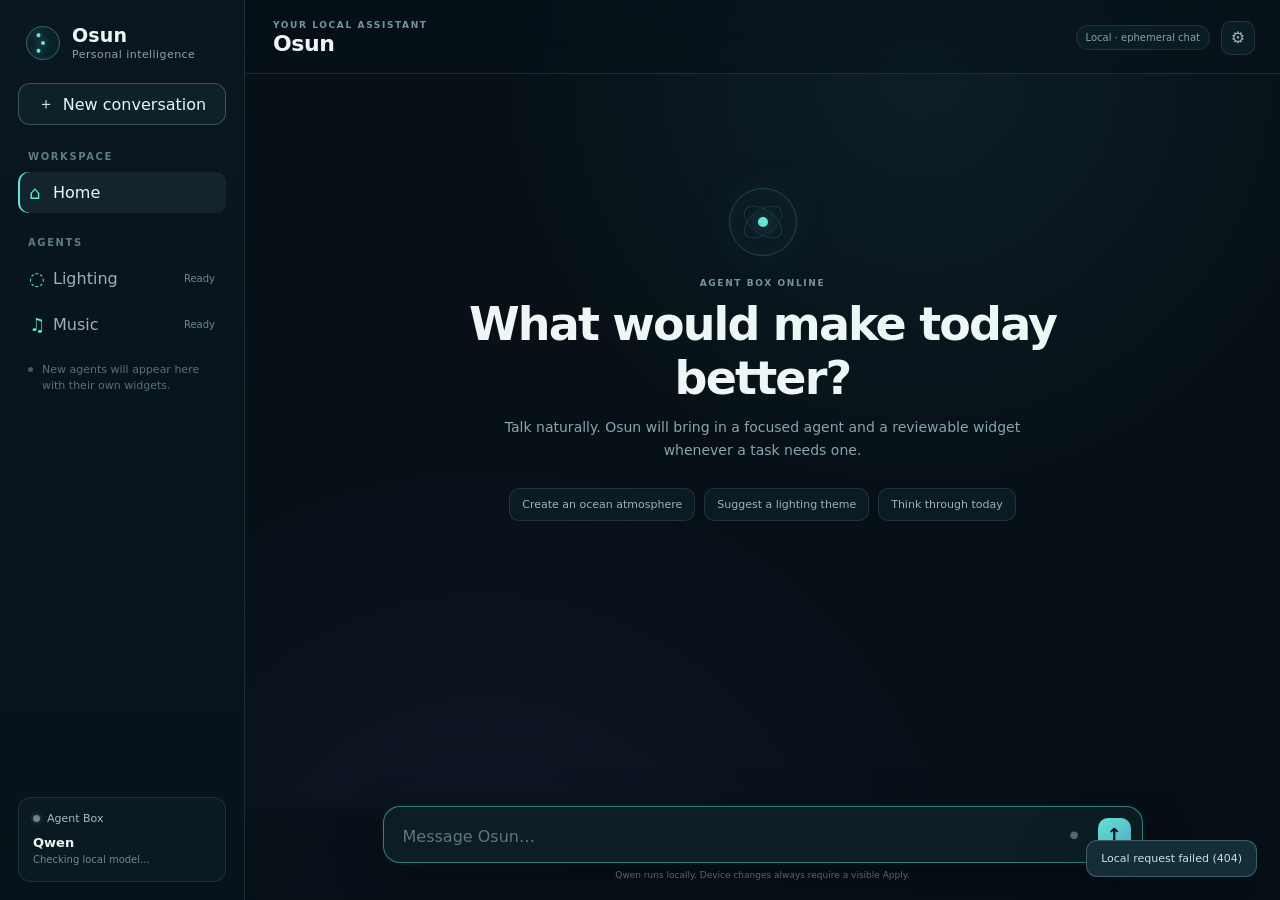
==== commit 2647dc71: "feat: add Apple Music agent and device routing" ====
--- a/src/osun/web/index.html
+++ b/src/osun/web/index.html
@@ -24,6 +24,9 @@
         <p class="nav-label agents-label">Agents</p>
         <button id="lightingNav" class="nav-item" type="button">
           <span class="nav-icon">◌</span><span>Lighting</span><span class="nav-state">Ready</span>
+        </button>
+        <button id="musicNav" class="nav-item" type="button">
+          <span class="nav-icon">♫</span><span>Music</span><span class="nav-state">Ready</span>
         </button>
         <div class="future-agents">
           <span class="future-dot"></span>
@@ -120,9 +123,23 @@
         <label class="switch-row"><span><strong>Pause execution</strong><small>Blocks Apply outside the model layer</small></span><input id="globalPause" type="checkbox" checked></label>
       </section>
 
+      <section class="settings-section">
+        <div class="section-title"><span>Music agent</span><span id="musicModeBadge" class="mode-pill">Simulator</span></div>
+        <div class="segmented" role="radiogroup" aria-label="Music provider">
+          <label><input type="radio" name="musicMode" value="simulator" checked><span>Simulator</span></label>
+          <label><input type="radio" name="musicMode" value="musickit"><span>Apple Music</span></label>
+        </div>
+        <label class="field"><span>MusicKit developer token · write only</span><input id="musicDeveloperToken" type="password" autocomplete="new-password" placeholder="Leave blank to keep the saved token"></label>
+        <p class="muted small">Apple Music playback on This PC requires a MusicKit-enabled Apple Developer token and Apple account authorization. Authorization remains managed by Apple in the browser.</p>
+        <div class="registered-device"><span class="device-icon">♫</span><span><strong>This PC</strong><small>MusicKit web player · first registered Osun music device</small></span></div>
+        <label class="switch-row"><span><strong>Enable Music agent</strong><small>Allows explicit owner playback requests on registered devices</small></span><input id="musicEnabled" type="checkbox" checked></label>
+        <label class="switch-row authority-switch"><span><strong>Autonomous execution</strong><small>Reserved for future proactive music actions; explicit play commands remain owner-authorized</small></span><input id="musicAutonomousExecution" type="checkbox"></label>
+      </section>
+
       <footer class="settings-footer">
         <div>
           <button id="deleteTokenButton" class="danger-link" type="button">Delete light token</button>
+          <button id="deleteMusicTokenButton" class="danger-link" type="button">Delete music token</button>
           <button id="quitButton" class="danger-link" type="button">Quit Osun</button>
         </div>
         <button id="saveSettingsButton" class="primary-button" type="button">Save settings</button>
--- a/src/osun/web/styles.css
+++ b/src/osun/web/styles.css
@@ -145,6 +145,23 @@
 .widget-card.compact .widget-title { font-size: 13px; }
 .widget-card.compact .widget-subtitle { max-width: 160px; }
 .widget-card.compact .widget-close { font-size: 17px; }
+.music-card .widget-glyph { border-color: rgba(167, 139, 250, .35); color: #c6b3ff; background: rgba(93, 66, 154, .18); }
+.music-card.running { border-color: rgba(167, 139, 250, .58); box-shadow: 0 20px 65px rgba(0, 0, 0, .38), 0 0 28px rgba(167, 139, 250, .12); }
+.music-card.running::after { background: linear-gradient(90deg, transparent, #c6b3ff, transparent); }
+.music-request-card { padding: 14px; border: 1px solid rgba(167, 139, 250, .2); border-radius: 13px; background: rgba(24, 18, 43, .4); }
+.music-request-card h3 { margin: 0; color: #ded5fb; font-size: 14px; }
+.music-request-card p { margin: 6px 0 0; color: #8f85aa; font-size: 10px; line-height: 1.5; }
+.device-choice-list { display: grid; gap: 8px; margin-top: 12px; }
+.device-choice { display: grid; grid-template-columns: 32px minmax(0, 1fr) auto; align-items: center; gap: 9px; width: 100%; min-height: 50px; padding: 8px 10px; border: 1px solid rgba(159, 197, 210, .14); border-radius: 11px; background: rgba(7, 18, 24, .55); cursor: pointer; text-align: left; }
+.device-choice:hover { border-color: rgba(167, 139, 250, .4); background: rgba(52, 38, 85, .25); }
+.device-choice strong, .device-choice small { display: block; }
+.device-choice strong { color: #c8c0dc; font-size: 11px; }
+.device-choice small { margin-top: 3px; color: #716985; font-size: 9px; }
+.device-choice-arrow { color: #8b7baa; font-size: 16px; }
+.device-icon { display: grid; place-items: center; width: 28px; height: 28px; border-radius: 9px; color: #c6b3ff; background: rgba(103, 78, 160, .2); }
+.music-device-line { display: flex; align-items: center; gap: 8px; margin: 11px 0 0; color: #807796; font-size: 10px; }
+.music-device-line .recent-dot { width: 6px; height: 6px; border-radius: 50%; background: var(--teal); box-shadow: 0 0 8px rgba(102, 229, 214, .5); }
+.music-result { margin-top: 12px; padding: 10px 11px; border: 1px solid rgba(167, 139, 250, .16); border-radius: 10px; background: rgba(68, 50, 108, .16); color: #b7a9d8; font-size: 10px; line-height: 1.5; }
 .widget-mode { display: flex; flex-wrap: wrap; gap: 7px; margin-top: 16px; }
 .widget-mode span { padding: 5px 7px; border-radius: 7px; background: rgba(7, 18, 24, .52); color: #78959b; font-size: 9px; text-transform: uppercase; letter-spacing: .06em; }
 .widget-mode .live { color: var(--teal); }
@@ -222,6 +239,10 @@
 .switch-row input { width: 34px; height: 18px; accent-color: var(--teal); }
 .authority-switch { margin-top: 15px; padding: 11px; border: 1px solid rgba(255, 190, 103, .16); border-radius: 10px; background: rgba(104, 69, 28, .1); }
 .authority-switch strong { color: #e1bd88; }
+.registered-device { display: flex; align-items: center; gap: 10px; margin-top: 13px; padding: 10px; border: 1px solid var(--line); border-radius: 10px; background: rgba(8, 21, 28, .48); }
+.registered-device strong, .registered-device small { display: block; }
+.registered-device strong { color: #b9cdd0; font-size: 11px; }
+.registered-device small { margin-top: 2px; color: #647f86; font-size: 9px; }
 .settings-footer { position: sticky; bottom: 0; display: flex; align-items: center; justify-content: space-between; gap: 15px; padding: 15px 21px; background: rgba(11, 27, 36, .97); }
 .settings-footer > div { display: flex; gap: 13px; }
 .danger-link { padding: 0; border: 0; background: none; color: #aa7472; cursor: pointer; font-size: 9px; }
